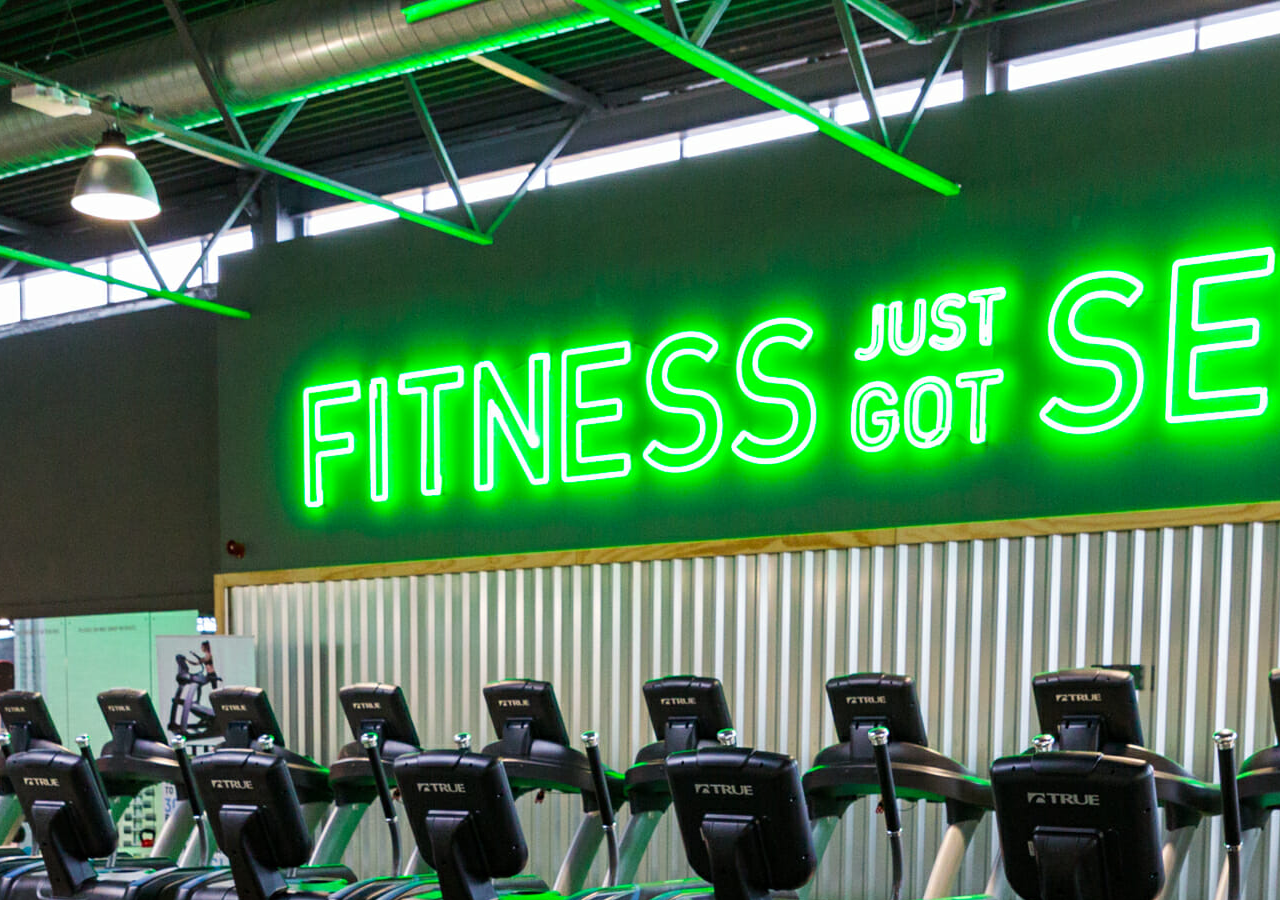
==== weight.html @ 288ae715 "ade week 1" ====
<!DOCTYPE html>
<html lang="en">

<head>
    <meta charset="UTF-8">
    <meta http-equiv="X-UA-Compatible" content="IE=edge">
    <title>Road2Fitness</title>
    <meta name="viewport" content="width=device-width, initial-scale=1.0">
    <link rel="stylesheet" href="css/styles.css" media="screen">
    <link rel="stylesheet" href="css/bootstrap.min.css" media="screen">
    <link rel="stylesheet" href="css/font-awesome/css/font-awesome.min.css">
</head>

<body>

    <script type="text/javascript" src="js/jQuery-2.2.4.min.js"></script>
    <script type="text/javascripts" src="js/bootstrap.js"></script>
    <script type="text/javascript" src="js/bootstrap.min.js"></script>
</body>

</html>
---- css/styles.css ----
@font-face {
    font-family: "NorthernLights";
    src: url("file:///H:/Road2fitness/css/font-awesome/NorthernLights-Script.ttf");
}

body {
    margin: 0;
    font-family: 'Open Sans', sans-serif;
    line-height: 24px;
    background: url("../img/back.jpg") 50% top repeat;
    /* background: url("../img/bg.jpg") 50% top repeat; */
    /* background-color: none; */
}

.logo-name {
    margin-top: 11px;
    cursor: pointer;
}


/* =========================preloader============================= */

#preloader {
    /* background-color: #fff;
position: fixed; */
    width: 100%;
    height: 100%;
    z-index: 9999;
}


/*Battery*/

.loder-box {
    background-color: rgba(0, 0, 0, 0.02);
    border-radius: 1px;
    height: 100px;
    left: 50%;
    margin-left: -64px;
    margin-top: -50px;
    position: absolute;
    top: 50%;
    width: 128px;
}

.battery:after {
    background-color: #2E2E2E;
    border-radius: 0 1px 1px 0;
    content: "";
    height: 10px;
    position: absolute;
    right: -5px;
    top: 7px;
    width: 3px;
}


/*============================= nav================== */

a {
    color: #FF0000;
    -webkit-transition: all 0.3s ease-out 0s;
    -moz-transition: all 0.3s ease-out 0s;
    -ms-transition: all 0.3s ease-out 0s;
    -o-transition: all 0.3s ease-out 0s;
    transition: all 0.3s ease-out 0s;
}

a:link {
    color: hotpink;
}

a:visited {
    color: yellow;
}

a,
a:hover,
a:focus,
.btn:focus {
    text-decoration: none;
    outline: none;
}

#navigation {
    -webkit-transition: all 0.8s ease 0s;
    -moz-transition: all 0.8s ease 0s;
    -ms-transition: all 0.8s ease 0s;
    -o-transition: all 0.8s ease 0s;
    transition: all 0.8s ease 0s;
    background-color: rgba(0, 0, 0, .8);
    box-shadow: 0 1px 4px rgba(0, 0, 0, 0.3);
    padding: 5px 0;
}

#navigation.animated-header {
    padding: 20px 0;
}

.container {
    padding-right: 0px;
    padding-left: 12px;
    margin-right: auto;
    margin-left: auto;
}

.navbar-brand {
    margin: -19px;
    height: 54px;
    float: left;
    padding: 14px 28px;
    font-size: 18px;
    line-height: 20px;
}

.navbar-inverse .navbar-nav>li>a {
    color: whitesmoke;
    font-size: 15px;
    text-transform: uppercase;
    font-weight: bold;
}


/* .navbar-nav li a:hover {
    color: red !important;
} */

.current {
    color: red !important;
}

.navbar-nav li a:hover {
    color: rgb(72, 255, 0) !important;
}

nav>li>a:focus {
    color: green;
    background-color: transparent;
}

.navbar-collapse.in {
    overflow-y: auto;
}

.navbar-collapse {
    padding-left: 1px;
}

.navbar-nav {
    float: left;
    margin: -1px;
}

.navbar-toggle {
    position: relative;
    float: right;
    padding: 9px 10px;
    margin-top: 8px;
    margin-right: 24px;
    margin-bottom: 8px;
    background-color: transparent;
    background-image: none;
    border: 1px solid transparent;
    border-radius: 4px;
}


/*============================================================ 
Responsive Styles
============================================================*/


/*============================================================
For Small Desktop
==============================================================*/

@media (min-width: 980px) and (max-width: 1150px) {}


/*============================================================
Tablet (Portrait) Design for a width of 768px
==============================================================*/

@media (min-width: 768px) and (max-width: 979px) {}


/*============================================================
Mobile (Portrait) Design for a width of 320px
==============================================================*/
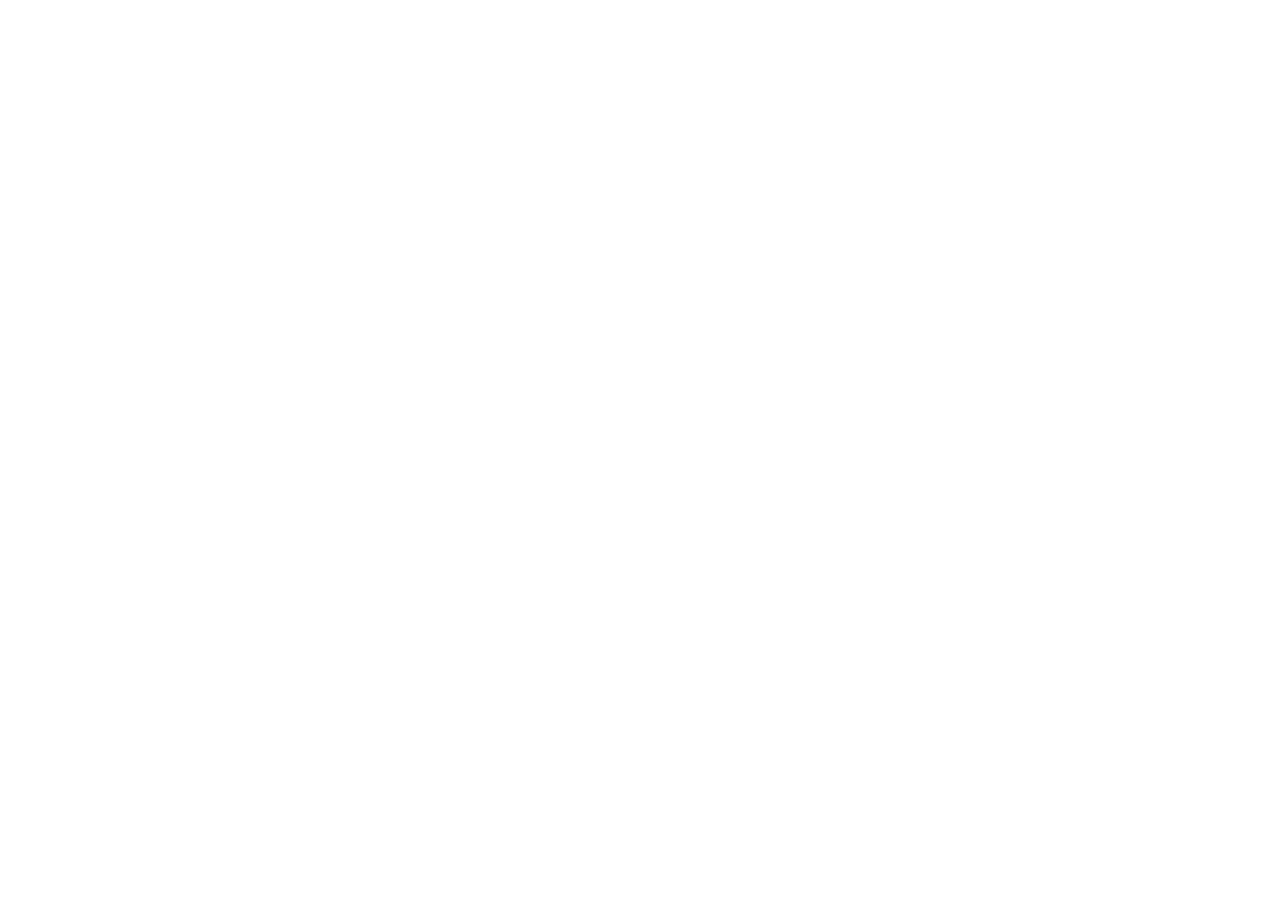
==== commit 3200d131: "October 28th" ====
--- a/weight.html
+++ b/weight.html
@@ -13,6 +13,7 @@
 
 <body>
 
+
     <script type="text/javascript" src="js/jQuery-2.2.4.min.js"></script>
     <script type="text/javascripts" src="js/bootstrap.js"></script>
     <script type="text/javascript" src="js/bootstrap.min.js"></script>
--- a/css/styles.css
+++ b/css/styles.css
@@ -1,3 +1,7 @@
+* {
+    box-sizing: border-box;
+}
+
 @font-face {
     font-family: "NorthernLights";
     src: url("file:///H:/Road2fitness/css/font-awesome/NorthernLights-Script.ttf");
@@ -5,15 +9,17 @@
 
 body {
     margin: 0;
-    font-family: 'Open Sans', sans-serif;
+    font-family: Verdana, Geneva, Tahoma, sans-serif;
     line-height: 24px;
-    background: url("../img/back.jpg") 50% top repeat;
-    /* background: url("../img/bg.jpg") 50% top repeat; */
-    /* background-color: none; */
+    /* background: url("../img/back.jpg");
+    background-repeat: no-repeat;
+    background-attachment: fixed;
+    background-size: cover; */
+    background-color: #32685beb;
 }
 
 .logo-name {
-    margin-top: 11px;
+    /* margin-top: 58px; */
     cursor: pointer;
 }
 
@@ -66,12 +72,10 @@
     transition: all 0.3s ease-out 0s;
 }
 
-a:link {
-    color: hotpink;
-}
-
-a:visited {
-    color: yellow;
+.nav>li>a {
+    position: relative;
+    display: block;
+    padding: 5px -1px;
 }
 
 a,
@@ -98,7 +102,7 @@
 }
 
 .container {
-    padding-right: 0px;
+    /* padding-right: 0px; */
     padding-left: 12px;
     margin-right: auto;
     margin-left: auto;
@@ -106,7 +110,7 @@
 
 .navbar-brand {
     margin: -19px;
-    height: 54px;
+    height: 40px;
     float: left;
     padding: 14px 28px;
     font-size: 18px;
@@ -114,23 +118,15 @@
 }
 
 .navbar-inverse .navbar-nav>li>a {
-    color: whitesmoke;
-    font-size: 15px;
+    /* color: whitesmoke; */
+    font-size: 13px;
     text-transform: uppercase;
     font-weight: bold;
 }
 
-
-/* .navbar-nav li a:hover {
-    color: red !important;
-} */
-
-.current {
-    color: red !important;
-}
-
-.navbar-nav li a:hover {
-    color: rgb(72, 255, 0) !important;
+.navbar-inverse {
+    background-color: #222;
+    border-color: #080808;
 }
 
 nav>li>a:focus {
@@ -149,6 +145,10 @@
 .navbar-nav {
     float: left;
     margin: -1px;
+}
+
+.nav>li>a {
+    padding: 9px 12px;
 }
 
 .navbar-toggle {
@@ -164,26 +164,355 @@
     border-radius: 4px;
 }
 
-
-/*============================================================ 
-Responsive Styles
-============================================================*/
-
-
-/*============================================================
-For Small Desktop
-==============================================================*/
-
-@media (min-width: 980px) and (max-width: 1150px) {}
-
-
-/*============================================================
-Tablet (Portrait) Design for a width of 768px
-==============================================================*/
-
-@media (min-width: 768px) and (max-width: 979px) {}
-
-
-/*============================================================
-Mobile (Portrait) Design for a width of 320px
-==============================================================*/+.navbar-fixed-top,
+.navbar-fixed-bottom {
+    position: relative;
+    right: 0;
+    left: 0;
+    z-index: 1030;
+}
+
+.container>.navbar-header,
+.container-fluid>.navbar-header,
+.container>.navbar-collapse,
+.container-fluid>.navbar-collapse {
+    margin-right: 0;
+    margin-left: 0;
+}
+
+
+/*=================Slideshow Gallery==================== */
+
+
+/* Position the image container (needed to position the left and right arrows) */
+
+.img-container {
+    max-width: 800px;
+    position: relative;
+    margin: auto;
+}
+
+
+/* Hide the images by default */
+
+.mySlides {
+    display: none;
+}
+
+
+/* Add a pointer when hovering over the thumbnail images */
+
+.cursor {
+    cursor: pointer;
+}
+
+
+/* Next & previous buttons */
+
+.prev,
+.next {
+    cursor: pointer;
+    position: absolute;
+    top: 40%;
+    width: auto;
+    padding: 16px;
+    margin-top: -50px;
+    color: white;
+    font-weight: bold;
+    font-size: 20px;
+    border-radius: 0 3px 3px 0;
+    user-select: none;
+    -webkit-user-select: none;
+}
+
+
+/* Position the "next button" to the right */
+
+.next {
+    right: 0;
+    border-radius: 3px 0 0 3px;
+}
+
+
+/* On hover, add a black background color with a little bit see-through */
+
+.prev:hover,
+.next:hover {
+    background-color: rgba(0, 0, 0, 0.8);
+}
+
+
+/* Number text (1/3 etc) */
+
+.numbertext {
+    color: #f2f2f2;
+    font-size: 12px;
+    padding: 8px 12px;
+    position: absolute;
+    top: 0;
+}
+
+
+/* Container for image text */
+
+.caption-container {
+    text-align: center;
+    background-color: #222;
+    padding: 2px 16px;
+    color: white;
+}
+
+p {
+    /* display: block; */
+    margin: 9px 0 10px;
+    /* text-transform: uppercase; */
+    font-size: 12px;
+    font-weight: bold;
+}
+
+.row:after {
+    content: "";
+    display: table;
+    clear: both;
+}
+
+.row {
+    margin-right: -1px;
+    margin-left: -1px;
+    margin-bottom: 20px;
+}
+
+
+/* Six columns side by side */
+
+.column {
+    float: left;
+    width: 16.66%;
+}
+
+
+/* Add a transparency effect for thumnbail images */
+
+img.demo {
+    opacity: 0.6;
+    border: 5px solid white;
+}
+
+.mySlides img {
+    border: 5px solid white;
+}
+
+.active,
+.demo:hover {
+    opacity: 1;
+}
+
+div.img-content {
+    position: relative;
+    max-width: 800px;
+    margin-top: -105px;
+    color: white;
+    padding-left: 10px;
+}
+
+.embed-responsive.embed-responsive-4by3 {
+    padding-bottom: 56%;
+}
+
+.btn-success {
+    color: white;
+    background-color: #5cb85c;
+    border-color: #4cae4c;
+    background: linear-gradient(to bottom, rgb(20 245 5) 0%, rgb(25 84 18) 100%);
+}
+
+.h2 {
+    font-size: 30px;
+    letter-spacing: 0px;
+    color: whitesmoke;
+    text-align: left;
+    font-weight: 400;
+    line-height: 30px;
+    font-family: 'Raleway', sans-serif;
+    text-transform: uppercase;
+    border-bottom: 1px #d9d9d9 solid;
+    padding-bottom: 15px;
+    font-weight: 300;
+    margin-bottom: 20px;
+}
+
+.h1 {
+    font-size: 30px;
+    letter-spacing: 0px;
+    color: whitesmoke;
+    text-align: left;
+    font-weight: 400;
+    line-height: 30px;
+    font-family: 'Raleway', sans-serif;
+    text-transform: uppercase;
+    border-bottom: 1px #d9d9d9 solid;
+    padding-bottom: 15px;
+    margin-bottom: 20px;
+    font-weight: 300;
+}
+
+#content {
+    background-color: #06200929;
+    padding-top: 30px;
+}
+
+#content strong {
+    display: block;
+    color: #0f0c0b;
+    text-transform: uppercase;
+    font-size: 14px;
+    padding-bottom: 6px;
+}
+
+.max-size1 {
+    max-width: 95%;
+}
+
+.more {
+    display: block;
+    color: whitesmoke;
+    font-size: 12px;
+    text-transform: uppercase;
+    font-family: 'Open Sans';
+    margin-top: 6px;
+    text-decoration: none;
+}
+
+p {
+    margin-bottom: 10px;
+    color: white;
+    font-size: 12px;
+}
+
+.dd_menu {
+    margin: 0;
+    padding: 10px
+}
+
+.dd_menu li {
+    line-height: 75px;
+    -webkit-transition: all 0.2s ease-in-out;
+    -moz-transition: all 0.2s ease-in-out;
+    -o-transition: all 0.2s ease-in-out;
+    transition: all 0.2s ease-in-out;
+    background: #318343;
+    margin-bottom: 10px;
+    list-style-type: none;
+}
+
+.dd_menu li:hover {
+    line-height: 75px;
+    background: #000000;
+}
+
+.dd_menu li a {
+    display: block;
+    text-transform: none;
+    font-size: 20px;
+    padding: 12px 10px 12px 20px;
+    font-family: 'Open Sans';
+    color: #fff;
+    text-decoration: none;
+    letter-spacing: 0;
+    line-height: 24px;
+    font-weight: 300;
+    border-bottom: none;
+}
+
+.btn_ {
+    background: rgb(94, 239, 149);
+    background: linear-gradient(to bottom, rgb(20 245 5) 0%, rgb(25 84 18) 100%);
+    filter: progid: DXImageTransform.Microsoft.gradient( startColorstr='#ef755e', endColorstr='#d26753', GradientType=0);
+    border: none;
+    text-shadow: none;
+    font-size: 12px;
+    font-weight: normal;
+    line-height: 15px;
+    color: #3d241f;
+    text-transform: uppercase;
+    text-decoration: none;
+    padding: 9px 13px 8px 13px;
+    -webkit-border-radius: 3px;
+    -moz-border-radius: 3px;
+    border-radius: 3px;
+    -webkit-box-shadow: 0 3px 5px rgba(0, 0, 0, 0.2);
+    -moz-box-shadow: 0 3px 5px rgba(0, 0, 0, 0.2);
+    box-shadow: 0 3px 5px rgba(0, 0, 0, 0.2);
+    margin-top: 16px;
+    font-family: 'Open Sans';
+}
+
+.btn_:hover {
+    background: black;
+    color: #ffffff;
+    border-bottom: none;
+}
+
+.padcontent {
+    padding: 20px 0 0;
+    clear: both;
+    margin-top: 15px
+}
+
+
+/*=================footer=================== */
+
+.social-media-link {
+    text-align: center;
+}
+
+.social-media-link li {
+    display: inline-block;
+}
+
+.social-media-link li a {
+    padding: 10px;
+}
+
+#footer-bottom {
+    text-align: center;
+}
+
+#footer-bottom p {
+    color: whitesmoke;
+}
+
+.rights {
+    color: whitesmoke;
+}
+
+
+/*==============media queries ================*/
+
+@media (max-width: 1199px) {
+    #main-content .img-container {
+        padding-bottom: 20px;
+    }
+    h1,
+    h2 {
+        font-size: 25px;
+    }
+    .bg_center_footer ul li a {
+        padding-right: 40px;
+    }
+}
+
+@media (min-width: 980px) and (max-width: 1199px) {
+    #main-content {
+        max-width: 1040px;
+    }
+}
+
+@media screen and (max-width: 800px) {
+    span3,
+    span5,
+    span5,
+    span9 {
+        width: 100%;
+    }
+}